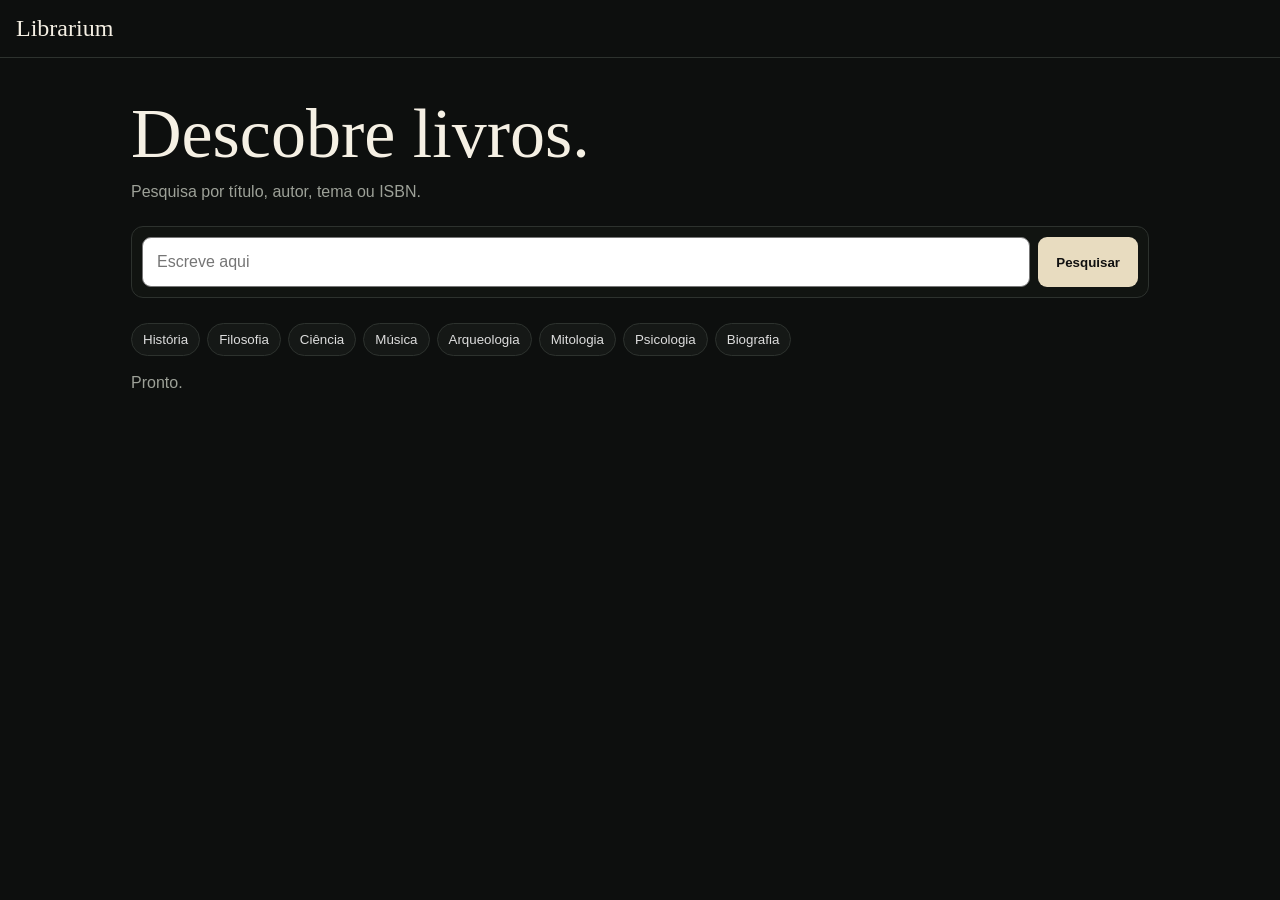
==== v2/index.html @ 5ab0fe89 "Corrigir campo de pesquisa no iPhone" ====
<!doctype html><html lang="pt-PT"><head><meta charset="utf-8"><meta name="viewport" content="width=device-width,initial-scale=1,viewport-fit=cover"><title>Librarium v2</title><style>body{margin:0;background:#0d0f0e;color:#f5f0e4;font-family:-apple-system,BlinkMacSystemFont,"Segoe UI",sans-serif}*{box-sizing:border-box}header{padding:15px 16px;border-bottom:1px solid #2d322e;font:24px Georgia,serif}.wrap{max-width:1050px;margin:auto;padding:32px 16px}h1{font:clamp(42px,8vw,70px)/.96 Georgia,serif;margin:10px 0}p{color:#9da198}.search{display:grid;grid-template-columns:1fr auto;gap:8px;margin:25px 0;padding:10px;border:1px solid #2d322e;border-radius:12px;background:#111411}.search input{width:100%;min-height:50px;background:#fff;color:#111;border:1px solid #777;border-radius:9px;padding:12px 14px;font-size:16px}.search button{min-height:50px;border:0;border-radius:9px;background:#e8dcc0;color:#111;padding:0 18px;font-weight:800}.status{color:#9da198;margin:18px 0}.grid{display:grid;grid-template-columns:repeat(4,1fr);gap:22px 14px}.book{cursor:pointer}.cover{aspect-ratio:2/3;background:#1a1d1b;border-radius:8px;overflow:hidden}.cover img{width:100%;height:100%;object-fit:cover}.fallback{height:100%;display:grid;place-items:center;padding:12px;text-align:center;color:#8d846d;font:18px Georgia,serif}.book h2{font:17px Georgia,serif;margin:8px 0 4px}.book small{color:#9da198}.overlay{position:fixed;inset:0;background:#000d;overflow:auto;padding:18px}.modal{max-width:780px;margin:auto;background:#151816;border:1px solid #2d322e;border-radius:14px;padding:26px;position:relative}.close{position:absolute;right:12px;top:12px;background:#222;color:#fff;border:1px solid #444;border-radius:50%;width:40px;height:40px}.desc{font:16px/1.65 Georgia,serif;color:#c5c9c1}.chips{display:flex;gap:7px;flex-wrap:wrap}.chip{background:#151816;color:#ddd;border:1px solid #2d322e;border-radius:99px;padding:8px 11px}@media(max-width:650px){.search{grid-template-columns:1fr}.grid{grid-template-columns:repeat(2,1fr)}.overlay{padding:0}.modal{min-height:100vh;border-radius:0}}</style></head><body><header>Librarium</header><main class="wrap"><h1>Descobre livros.</h1><p>Pesquisa por título, autor, tema ou ISBN.</p><form id="form" class="search"><input id="q" type="search" inputmode="search" enterkeyhint="search" autocomplete="off" placeholder="Escreve aqui"><button type="submit">Pesquisar</button></form><div class="chips" id="chips"></div><div class="status" id="status">Pronto.</div><section class="grid" id="grid"></section></main><div id="modal"></div><script>(function(){var books=[];function $(x){return document.getElementById(x)}function e(s){return String(s||'').replace(/[&<>\"]/g,function(c){return{'&':'&amp;','<':'&lt;','>':'&gt;','\"':'&quot;'}[c]})}function cover(v){var x=v.imageLinks||{};return String(x.thumbnail||x.smallThumbnail||'').replace('http:','https:')}function render(){if(!books.length){$('grid').innerHTML='';return}$('grid').innerHTML=books.map(function(b,i){var v=b.volumeInfo||{},c=cover(v);return'<article class="book" data-i="'+i+'"><div class="cover">'+(c?'<img src="'+e(c)+'">':'<div class="fallback">'+e(v.title||'Livro')+'</div>')+'</div><h2>'+e(v.title||'Sem título')+'</h2><small>'+e((v.authors||['Autor desconhecido']).join(', '))+'</small></article>'}).join('');Array.prototype.forEach.call(document.querySelectorAll('[data-i]'),function(x){x.onclick=function(){openBook(+x.getAttribute('data-i'))}})}async function search(){var q=$('q').value.trim();if(!q){$('status').textContent='Escreve algo para pesquisar.';return}$('status').textContent='A pesquisar…';try{var r=await fetch('https://www.googleapis.com/books/v1/volumes?q='+encodeURIComponent(q)+'&maxResults=40&printType=books');var j=await r.json();books=j.items||[];$('status').textContent=books.length+' resultados.';render()}catch(err){$('status').textContent='Erro ao pesquisar.'}}function openBook(i){var v=(books[i]||{}).volumeInfo||{},c=cover(v);$('modal').innerHTML='<div class="overlay" id="ov"><section class="modal"><button class="close" id="cl">×</button>'+(c?'<img src="'+e(c)+'" style="width:120px;border-radius:7px">':'')+'<h2>'+e(v.title||'Sem título')+'</h2><p>'+e((v.authors||[]).join(', '))+'</p><h3>Resumo / descrição</h3><div class="desc">'+e(v.description||'Sem descrição disponível para esta edição.')+'</div></section></div>';$('cl').onclick=function(){$('modal').innerHTML=''};$('ov').onclick=function(x){if(x.target.id==='ov')$('modal').innerHTML=''}}$('form').onsubmit=function(x){x.preventDefault();search()};var topics=['História','Filosofia','Ciência','Música','Arqueologia','Mitologia','Psicologia','Biografia'];$('chips').innerHTML=topics.map(function(t){return'<button type="button" class="chip" data-t="'+t+'">'+t+'</button>'}).join('');Array.prototype.forEach.call(document.querySelectorAll('[data-t]'),function(x){x.onclick=function(){$('q').value=x.getAttribute('data-t');search()}})})();</script></body></html>
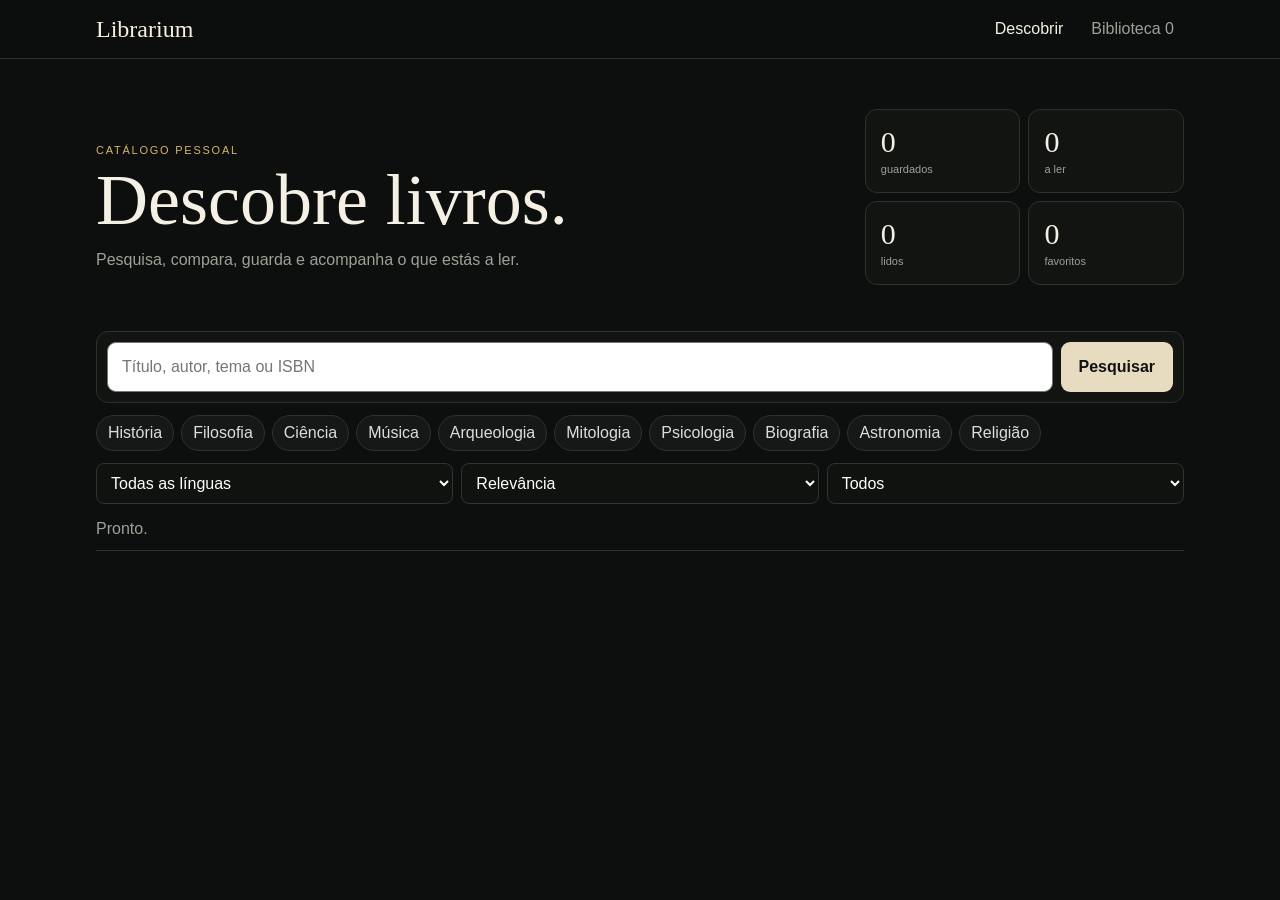
==== commit c57ec256: "Expandir Librarium v2 mantendo pesquisa estável no iPhone" ====
--- a/v2/index.html
+++ b/v2/index.html
@@ -1 +1 @@
-<!doctype html><html lang="pt-PT"><head><meta charset="utf-8"><meta name="viewport" content="width=device-width,initial-scale=1,viewport-fit=cover"><title>Librarium v2</title><style>body{margin:0;background:#0d0f0e;color:#f5f0e4;font-family:-apple-system,BlinkMacSystemFont,"Segoe UI",sans-serif}*{box-sizing:border-box}header{padding:15px 16px;border-bottom:1px solid #2d322e;font:24px Georgia,serif}.wrap{max-width:1050px;margin:auto;padding:32px 16px}h1{font:clamp(42px,8vw,70px)/.96 Georgia,serif;margin:10px 0}p{color:#9da198}.search{display:grid;grid-template-columns:1fr auto;gap:8px;margin:25px 0;padding:10px;border:1px solid #2d322e;border-radius:12px;background:#111411}.search input{width:100%;min-height:50px;background:#fff;color:#111;border:1px solid #777;border-radius:9px;padding:12px 14px;font-size:16px}.search button{min-height:50px;border:0;border-radius:9px;background:#e8dcc0;color:#111;padding:0 18px;font-weight:800}.status{color:#9da198;margin:18px 0}.grid{display:grid;grid-template-columns:repeat(4,1fr);gap:22px 14px}.book{cursor:pointer}.cover{aspect-ratio:2/3;background:#1a1d1b;border-radius:8px;overflow:hidden}.cover img{width:100%;height:100%;object-fit:cover}.fallback{height:100%;display:grid;place-items:center;padding:12px;text-align:center;color:#8d846d;font:18px Georgia,serif}.book h2{font:17px Georgia,serif;margin:8px 0 4px}.book small{color:#9da198}.overlay{position:fixed;inset:0;background:#000d;overflow:auto;padding:18px}.modal{max-width:780px;margin:auto;background:#151816;border:1px solid #2d322e;border-radius:14px;padding:26px;position:relative}.close{position:absolute;right:12px;top:12px;background:#222;color:#fff;border:1px solid #444;border-radius:50%;width:40px;height:40px}.desc{font:16px/1.65 Georgia,serif;color:#c5c9c1}.chips{display:flex;gap:7px;flex-wrap:wrap}.chip{background:#151816;color:#ddd;border:1px solid #2d322e;border-radius:99px;padding:8px 11px}@media(max-width:650px){.search{grid-template-columns:1fr}.grid{grid-template-columns:repeat(2,1fr)}.overlay{padding:0}.modal{min-height:100vh;border-radius:0}}</style></head><body><header>Librarium</header><main class="wrap"><h1>Descobre livros.</h1><p>Pesquisa por título, autor, tema ou ISBN.</p><form id="form" class="search"><input id="q" type="search" inputmode="search" enterkeyhint="search" autocomplete="off" placeholder="Escreve aqui"><button type="submit">Pesquisar</button></form><div class="chips" id="chips"></div><div class="status" id="status">Pronto.</div><section class="grid" id="grid"></section></main><div id="modal"></div><script>(function(){var books=[];function $(x){return document.getElementById(x)}function e(s){return String(s||'').replace(/[&<>\"]/g,function(c){return{'&':'&amp;','<':'&lt;','>':'&gt;','\"':'&quot;'}[c]})}function cover(v){var x=v.imageLinks||{};return String(x.thumbnail||x.smallThumbnail||'').replace('http:','https:')}function render(){if(!books.length){$('grid').innerHTML='';return}$('grid').innerHTML=books.map(function(b,i){var v=b.volumeInfo||{},c=cover(v);return'<article class="book" data-i="'+i+'"><div class="cover">'+(c?'<img src="'+e(c)+'">':'<div class="fallback">'+e(v.title||'Livro')+'</div>')+'</div><h2>'+e(v.title||'Sem título')+'</h2><small>'+e((v.authors||['Autor desconhecido']).join(', '))+'</small></article>'}).join('');Array.prototype.forEach.call(document.querySelectorAll('[data-i]'),function(x){x.onclick=function(){openBook(+x.getAttribute('data-i'))}})}async function search(){var q=$('q').value.trim();if(!q){$('status').textContent='Escreve algo para pesquisar.';return}$('status').textContent='A pesquisar…';try{var r=await fetch('https://www.googleapis.com/books/v1/volumes?q='+encodeURIComponent(q)+'&maxResults=40&printType=books');var j=await r.json();books=j.items||[];$('status').textContent=books.length+' resultados.';render()}catch(err){$('status').textContent='Erro ao pesquisar.'}}function openBook(i){var v=(books[i]||{}).volumeInfo||{},c=cover(v);$('modal').innerHTML='<div class="overlay" id="ov"><section class="modal"><button class="close" id="cl">×</button>'+(c?'<img src="'+e(c)+'" style="width:120px;border-radius:7px">':'')+'<h2>'+e(v.title||'Sem título')+'</h2><p>'+e((v.authors||[]).join(', '))+'</p><h3>Resumo / descrição</h3><div class="desc">'+e(v.description||'Sem descrição disponível para esta edição.')+'</div></section></div>';$('cl').onclick=function(){$('modal').innerHTML=''};$('ov').onclick=function(x){if(x.target.id==='ov')$('modal').innerHTML=''}}$('form').onsubmit=function(x){x.preventDefault();search()};var topics=['História','Filosofia','Ciência','Música','Arqueologia','Mitologia','Psicologia','Biografia'];$('chips').innerHTML=topics.map(function(t){return'<button type="button" class="chip" data-t="'+t+'">'+t+'</button>'}).join('');Array.prototype.forEach.call(document.querySelectorAll('[data-t]'),function(x){x.onclick=function(){$('q').value=x.getAttribute('data-t');search()}})})();</script></body></html>+<!doctype html><html lang="pt-PT"><head><meta charset="utf-8"><meta name="viewport" content="width=device-width,initial-scale=1,viewport-fit=cover"><title>Librarium v2</title><style>:root{--bg:#0d0f0e;--panel:#151816;--panel2:#111411;--ink:#f5f0e4;--mut:#9da198;--gold:#d6b46b;--line:#2d322e}*{box-sizing:border-box}body{margin:0;background:var(--bg);color:var(--ink);font-family:-apple-system,BlinkMacSystemFont,"Segoe UI",sans-serif}button,input,select,textarea{font:inherit}button{cursor:pointer}.top{position:sticky;top:0;z-index:20;background:#0d0f0ef2;border-bottom:1px solid var(--line);backdrop-filter:blur(14px)}.topin{max-width:1120px;margin:auto;padding:12px 16px;display:flex;align-items:center;gap:8px}.brand{font:24px Georgia,serif;margin-right:auto}.nav{border:0;background:transparent;color:var(--mut);padding:8px 10px}.nav.active{color:var(--ink)}.wrap{max-width:1120px;margin:auto;padding:30px 16px 80px}.hero{display:grid;grid-template-columns:1.4fr .6fr;gap:24px;align-items:end;padding:20px 0 26px}.eyebrow{font-size:11px;letter-spacing:.16em;color:var(--gold)}h1{font:clamp(42px,8vw,72px)/.96 Georgia,serif;margin:10px 0 12px}.hero p,.mut{color:var(--mut)}.dash{display:grid;grid-template-columns:repeat(2,1fr);gap:8px}.stat{border:1px solid var(--line);background:var(--panel2);border-radius:12px;padding:15px}.stat b{display:block;font:30px Georgia,serif}.stat span{font-size:11px;color:var(--mut)}.search{display:grid;grid-template-columns:1fr auto;gap:8px;margin:20px 0 12px;padding:10px;border:1px solid var(--line);border-radius:12px;background:var(--panel2)}.search input{width:100%;min-height:50px;background:#fff;color:#111;border:1px solid #777;border-radius:9px;padding:12px 14px;font-size:16px}.primary{min-height:46px;border:0;border-radius:9px;background:#e8dcc0;color:#111;padding:0 18px;font-weight:800}.secondary{border:1px solid #3a403b;background:#1a1e1b;color:#eee;border-radius:8px;padding:9px 11px}.danger{color:#d99}.chips{display:flex;gap:7px;flex-wrap:wrap;margin:10px 0}.chip{background:var(--panel);color:#ddd;border:1px solid var(--line);border-radius:99px;padding:8px 11px}.tools{display:grid;grid-template-columns:repeat(3,1fr);gap:8px;margin:12px 0}.tools select,.tools input,.libcard select,.libcard textarea{background:#0f120f;color:#fff;border:1px solid #303530;border-radius:8px;padding:10px;min-width:0}.status{color:var(--mut);margin:16px 0;border-bottom:1px solid var(--line);padding-bottom:12px}.grid{display:grid;grid-template-columns:repeat(5,1fr);gap:24px 14px}.book{cursor:pointer;min-width:0}.cover{aspect-ratio:2/3;background:#1a1d1b;border-radius:8px;overflow:hidden;position:relative}.cover img{width:100%;height:100%;object-fit:cover}.fallback{height:100%;display:grid;place-items:center;padding:12px;text-align:center;color:#8d846d;font:18px Georgia,serif}.save{position:absolute;right:7px;top:7px;width:34px;height:34px;border-radius:50%;border:1px solid #ffffff33;background:#111d;color:#fff}.save.on{background:#e8dcc0;color:#111}.book h2{font:17px/1.15 Georgia,serif;margin:8px 0 4px}.book small{color:var(--mut);display:block;white-space:nowrap;overflow:hidden;text-overflow:ellipsis}.meta{display:flex;justify-content:space-between;gap:8px;color:var(--mut);font-size:11px;margin-top:6px}.snippet{font-size:12px;line-height:1.4;color:#aeb2aa;margin-top:7px;display:-webkit-box;-webkit-line-clamp:3;-webkit-box-orient:vertical;overflow:hidden}.paneltitle{font:36px Georgia,serif;margin:10px 0}.libgrid{display:grid;grid-template-columns:repeat(2,1fr);gap:10px}.libcard{display:grid;grid-template-columns:82px 1fr;gap:12px;border:1px solid var(--line);background:var(--panel2);border-radius:10px;padding:10px}.libcard img,.libcard .fallback{width:82px;height:123px;object-fit:cover;border-radius:6px}.libcard h3{font:18px Georgia,serif;margin:3px 0}.libcard p{font-size:12px;color:var(--mut);margin:0 0 8px}.librow{display:flex;gap:7px;flex-wrap:wrap;margin-top:7px}.progress{width:100%}.progressline{height:7px;background:#292e2a;border-radius:99px;overflow:hidden;margin:6px 0}.progressline span{display:block;height:100%;background:#d6b46b}.empty{padding:55px 0;color:var(--mut);text-align:center}.overlay{position:fixed;inset:0;background:#000d;overflow:auto;padding:18px;z-index:40}.modal{max-width:900px;margin:auto;background:var(--panel);border:1px solid var(--line);border-radius:14px;position:relative;overflow:hidden}.close{position:absolute;right:12px;top:12px;background:#222;color:#fff;border:1px solid #444;border-radius:50%;width:40px;height:40px;z-index:2}.mh{display:grid;grid-template-columns:160px 1fr;gap:24px;padding:42px;background:#171a16}.mh img,.mh .fallback{width:160px;height:240px;object-fit:cover;border-radius:7px}.mh h2{font:38px/1 Georgia,serif;margin:7px 0}.facts{display:flex;gap:6px;flex-wrap:wrap}.facts span{font-size:11px;border:1px solid #3a403b;border-radius:99px;padding:6px 8px}.modalbody{padding:28px 38px}.tabs{display:flex;gap:6px;flex-wrap:wrap;border-bottom:1px solid var(--line);padding-bottom:10px;margin-bottom:18px}.tab{background:none;border:0;color:var(--mut);padding:7px}.tab.active{color:var(--ink);border-bottom:2px solid var(--gold)}.desc{font:16px/1.65 Georgia,serif;color:#c5c9c1}.edition{border:1px solid var(--line);border-radius:8px;padding:10px;margin:8px 0;font-size:12px}.links a{display:block;color:#e8dcc0;padding:7px 0;text-decoration:none;border-bottom:1px solid var(--line)}.notearea{width:100%;min-height:130px;background:#0f120f;color:#fff;border:1px solid #303530;border-radius:8px;padding:10px}.hidden{display:none!important}@media(max-width:850px){.grid{grid-template-columns:repeat(4,1fr)}.hero{grid-template-columns:1fr}.dash{grid-template-columns:repeat(4,1fr)}}@media(max-width:650px){.nav{padding:6px;font-size:13px}.wrap{padding-top:20px}.search{grid-template-columns:1fr}.tools{grid-template-columns:1fr}.grid{grid-template-columns:repeat(2,1fr);gap:22px 12px}.libgrid{grid-template-columns:1fr}.dash{grid-template-columns:repeat(2,1fr)}.overlay{padding:0}.modal{min-height:100vh;border-radius:0}.mh{grid-template-columns:105px 1fr;padding:54px 16px 22px;gap:13px}.mh img,.mh .fallback{width:105px;height:158px}.mh h2{font-size:27px}.modalbody{padding:20px 16px}}</style></head><body><header class="top"><div class="topin"><div class="brand">Librarium</div><button class="nav active" data-view="discover">Descobrir</button><button class="nav" data-view="library">Biblioteca <span id="count">0</span></button></div></header><main class="wrap"><section id="discover"><section class="hero"><div><div class="eyebrow">CATÁLOGO PESSOAL</div><h1>Descobre livros.</h1><p>Pesquisa, compara, guarda e acompanha o que estás a ler.</p></div><aside class="dash"><div class="stat"><b id="sTotal">0</b><span>guardados</span></div><div class="stat"><b id="sReading">0</b><span>a ler</span></div><div class="stat"><b id="sRead">0</b><span>lidos</span></div><div class="stat"><b id="sFav">0</b><span>favoritos</span></div></aside></section><form id="form" class="search"><input id="q" type="search" inputmode="search" enterkeyhint="search" autocomplete="off" autocapitalize="sentences" placeholder="Título, autor, tema ou ISBN"><button type="submit" class="primary">Pesquisar</button></form><div class="chips" id="chips"></div><div class="tools"><select id="lang"><option value="">Todas as línguas</option><option value="pt">Português</option><option value="en">Inglês</option></select><select id="order"><option value="relevance">Relevância</option><option value="newest">Mais recentes</option></select><select id="quality"><option value="all">Todos</option><option value="cover">Com capa</option><option value="desc">Com descrição</option></select></div><div class="status" id="status">Pronto.</div><section class="grid" id="grid"></section></section><section id="library" class="hidden"><div class="eyebrow">BIBLIOTECA</div><h2 class="paneltitle">A minha biblioteca</h2><p class="mut">Estados de leitura, progresso, favoritos e notas pessoais.</p><div class="tools"><select id="libFilter"><option>Todos</option><option>Quero ler</option><option>A ler</option><option>Li</option><option>Tenho</option><option>Favorito</option></select><select id="libSort"><option value="recent">Adicionados recentemente</option><option value="title">Título</option><option value="rating">Minha avaliação</option></select><button class="secondary" id="export">Exportar biblioteca</button></div><section id="libgrid" class="libgrid"></section></section></main><div id="modal"></div><script>(function(){var books=[],selected=null,tab='resumo',KEY='librarium_v2_stable',library=[];try{library=JSON.parse(localStorage.getItem(KEY)||'[]')}catch(e){}function $(x){return document.getElementById(x)}function e(s){return String(s==null?'':s).replace(/[&<>\"]/g,function(c){return{'&':'&amp;','<':'&lt;','>':'&gt;','\"':'&quot;'}[c]})}function norm(s){return String(s||'').normalize('NFD').replace(/[\u0300-\u036f]/g,'').toLowerCase().trim()}function cover(v){var x=v.imageLinks||{};return String(x.extraLarge||x.large||x.medium||x.small||x.thumbnail||x.smallThumbnail||'').replace('http:','https:')}function idBook(v){return norm((v.title||'')+'|'+((v.authors||[])[0]||''))}function persist(){localStorage.setItem(KEY,JSON.stringify(library));stats()}function findSaved(v){var k=idBook(v);return library.find(function(x){return x.key===k})}function saveBook(v){var k=idBook(v),x=findSaved(v),c=cover(v);if(x)return;x={key:k,title:v.title||'',author:(v.authors||[]).join(', '),cover:c,year:(v.publishedDate||'').slice(0,4),status:'Quero ler',progress:0,rating:0,notes:'',isbn:(v.industryIdentifiers||[])[0]?v.industryIdentifiers[0].identifier:''};library.unshift(x);persist();renderBooks();renderLibrary()}function removeBook(k){library=library.filter(function(x){return x.key!==k});persist();renderBooks();renderLibrary()}function stats(){$('count').textContent=library.length;$('sTotal').textContent=library.length;$('sReading').textContent=library.filter(function(x){return x.status==='A ler'}).length;$('sRead').textContent=library.filter(function(x){return x.status==='Li'}).length;$('sFav').textContent=library.filter(function(x){return x.status==='Favorito'}).length}function renderBooks(){if(!books.length){$('grid').innerHTML='';return}$('grid').innerHTML=books.map(function(b,i){var v=b.volumeInfo||{},c=cover(v),saved=!!findSaved(v);return'<article class="book" data-i="'+i+'"><div class="cover">'+(c?'<img src="'+e(c)+'">':'<div class="fallback">'+e(v.title||'Livro')+'</div>')+'<button class="save '+(saved?'on':'')+'" data-save="'+i+'">'+(saved?'✓':'＋')+'</button></div><h2>'+e(v.title||'Sem título')+'</h2><small>'+e((v.authors||['Autor desconhecido']).join(', '))+'</small><div class="meta"><span>'+e((v.publishedDate||'—').slice(0,4))+'</span><span>'+(v.averageRating?'★ '+e(v.averageRating):(v.language||'').toUpperCase())+'</span></div>'+(v.description?'<div class="snippet">'+e(v.description)+'</div>':'')+'</article>'}).join('');Array.prototype.forEach.call(document.querySelectorAll('[data-i]'),function(x){x.onclick=function(ev){if(ev.target.closest('[data-save]'))return;openBook(+x.getAttribute('data-i'))}});Array.prototype.forEach.call(document.querySelectorAll('[data-save]'),function(x){x.onclick=function(ev){ev.stopPropagation();var i=+x.getAttribute('data-save'),v=(books[i]||{}).volumeInfo||{},s=findSaved(v);if(s)removeBook(s.key);else saveBook(v)}})}async function search(){var q=$('q').value.trim(),lang=$('lang').value,order=$('order').value,quality=$('quality').value;if(!q){$('status').textContent='Escreve algo para pesquisar.';return}$('status').textContent='A pesquisar…';$('grid').innerHTML='<div class="empty" style="grid-column:1/-1">A procurar livros…</div>';try{var url='https://www.googleapis.com/books/v1/volumes?q='+encodeURIComponent(q)+'&maxResults=40&printType=books'+(lang?'&langRestrict='+lang:'')+(order==='newest'?'&orderBy=newest':'');var r=await fetch(url);var j=await r.json();books=j.items||[];if(quality==='cover')books=books.filter(function(b){return !!cover(b.volumeInfo||{})});if(quality==='desc')books=books.filter(function(b){return !!(b.volumeInfo||{}).description});$('status').textContent=books.length+' resultados.';renderBooks()}catch(err){$('status').textContent='Não foi possível concluir a pesquisa.';$('grid').innerHTML='<div class="empty" style="grid-column:1/-1">Erro de ligação à fonte de livros.</div>'}}function renderLibrary(){var f=$('libFilter').value,s=$('libSort').value,a=library.slice();if(f!=='Todos')a=a.filter(function(x){return x.status===f});if(s==='title')a.sort(function(a,b){return a.title.localeCompare(b.title)});if(s==='rating')a.sort(function(a,b){return (+b.rating)-(+a.rating)});$('libgrid').innerHTML=a.length?a.map(function(x){return'<article class="libcard">'+(x.cover?'<img src="'+e(x.cover)+'">':'<div class="fallback">'+e(x.title)+'</div>')+'<div><h3>'+e(x.title)+'</h3><p>'+e(x.author)+' · '+e(x.year||'—')+'</p><select data-status="'+e(x.key)+'">'+['Quero ler','A ler','Li','Tenho','Favorito'].map(function(v){return'<option '+(x.status===v?'selected':'')+'>'+v+'</option>'}).join('')+'</select><div class="librow"><select data-rating="'+e(x.key)+'"><option value="0">Sem nota</option>'+[1,2,3,4,5].map(function(n){return'<option value="'+n+'" '+(+x.rating===n?'selected':'')+'>'+n+'/5</option>'}).join('')+'</select><button class="secondary danger" data-remove="'+e(x.key)+'">Retirar</button></div><div class="progressline"><span style="width:'+Math.max(0,Math.min(100,+x.progress||0))+'%"></span></div><input class="progress" type="range" min="0" max="100" value="'+(+x.progress||0)+'" data-progress="'+e(x.key)+'"><textarea data-notes="'+e(x.key)+'" placeholder="Notas pessoais">'+e(x.notes||'')+'</textarea></div></article>'}).join(''):'<div class="empty" style="grid-column:1/-1">Não há livros nesta secção.</div>';Array.prototype.forEach.call(document.querySelectorAll('[data-status]'),function(n){n.onchange=function(){var x=library.find(function(z){return z.key===n.getAttribute('data-status')});if(x)x.status=n.value;persist();renderLibrary()}});Array.prototype.forEach.call(document.querySelectorAll('[data-rating]'),function(n){n.onchange=function(){var x=library.find(function(z){return z.key===n.getAttribute('data-rating')});if(x)x.rating=+n.value;persist()}});Array.prototype.forEach.call(document.querySelectorAll('[data-progress]'),function(n){n.oninput=function(){var x=library.find(function(z){return z.key===n.getAttribute('data-progress')});if(x)x.progress=+n.value;persist();var bar=n.previousElementSibling;if(bar&&bar.firstElementChild)bar.firstElementChild.style.width=n.value+'%'}});Array.prototype.forEach.call(document.querySelectorAll('[data-notes]'),function(n){n.onchange=function(){var x=library.find(function(z){return z.key===n.getAttribute('data-notes')});if(x)x.notes=n.value;persist()}});Array.prototype.forEach.call(document.querySelectorAll('[data-remove]'),function(n){n.onclick=function(){removeBook(n.getAttribute('data-remove'))}})}function openBook(i){selected=(books[i]||{}).volumeInfo||{};tab='resumo';renderModal()}function renderModal(){var v=selected||{},c=cover(v),saved=findSaved(v),content='';if(tab==='resumo')content='<h3>Resumo / descrição</h3><div class="desc">'+e(v.description||'Sem descrição disponível para esta edição.')+'</div>';if(tab==='dados')content='<h3>Dados da edição</h3><p class="mut">Editora: '+e(v.publisher||'Não indicada')+'<br>Data: '+e(v.publishedDate||'Não indicada')+'<br>Páginas: '+e(v.pageCount||'—')+'<br>Idioma: '+e((v.language||'—').toUpperCase())+'<br>ISBN: '+e((v.industryIdentifiers||[]).map(function(x){return x.identifier}).join(', ')||'—')+'</p>';if(tab==='temas')content='<h3>Temas</h3><p class="mut">'+e((v.categories||[]).join(' · ')||'Sem classificação temática disponível.')+'</p>';if(tab==='lojas'){var q=encodeURIComponent((v.title||'')+' '+((v.authors||[])[0]||''));content='<h3>Onde procurar</h3><div class="links"><a target="_blank" href="https://www.wook.pt/pesquisa/'+q+'">Wook ↗</a><a target="_blank" href="https://www.bertrand.pt/pesquisa/'+q+'">Bertrand ↗</a><a target="_blank" href="https://www.google.com/search?q='+q+' livro comprar">Pesquisar na web ↗</a></div>'}if(tab==='notas')content='<h3>Notas pessoais</h3>'+(saved?'<textarea class="notearea" id="modalNotes" placeholder="Escreve notas sobre este livro">'+e(saved.notes||'')+'</textarea><p><button class="secondary" id="saveNotes">Guardar notas</button></p>':'<p class="mut">Guarda primeiro o livro na biblioteca para poderes escrever notas.</p>');$('modal').innerHTML='<div class="overlay" id="ov"><section class="modal"><button class="close" id="cl">×</button><div class="mh">'+(c?'<img src="'+e(c)+'">':'<div class="fallback">'+e(v.title||'Livro')+'</div>')+'<div><div class="eyebrow">'+e((v.categories||['LIVRO']).slice(0,2).join(' · '))+'</div><h2>'+e(v.title||'Sem título')+'</h2><p class="mut">'+e((v.authors||['Autor desconhecido']).join(', '))+'</p><div class="facts"><span>'+e((v.publishedDate||'—').slice(0,4))+'</span><span>'+e(v.pageCount||'—')+' págs.</span><span>'+e((v.language||'—').toUpperCase())+'</span><span>'+(v.averageRating?'★ '+e(v.averageRating):'Sem nota')+'</span></div><p><button class="primary" id="modalSave" style="padding:10px 14px">'+(saved?'Retirar da biblioteca':'Guardar na biblioteca')+'</button></p></div></div><div class="modalbody"><div class="tabs">'+[['resumo','Resumo'],['dados','Dados'],['temas','Temas'],['lojas','Lojas'],['notas','Notas']].map(function(x){return'<button class="tab '+(tab===x[0]?'active':'')+'" data-tab="'+x[0]+'">'+x[1]+'</button>'}).join('')+'</div>'+content+'</div></section></div>';$('cl').onclick=function(){$('modal').innerHTML=''};$('ov').onclick=function(x){if(x.target.id==='ov')$('modal').innerHTML=''};$('modalSave').onclick=function(){var s=findSaved(v);if(s)removeBook(s.key);else saveBook(v);renderModal()};Array.prototype.forEach.call(document.querySelectorAll('[data-tab]'),function(x){x.onclick=function(){tab=x.getAttribute('data-tab');renderModal()}});if($('saveNotes'))$('saveNotes').onclick=function(){var s=findSaved(v);if(s){s.notes=$('modalNotes').value;persist()}}}function switchView(v){$('discover').classList.toggle('hidden',v!=='discover');$('library').classList.toggle('hidden',v!=='library');Array.prototype.forEach.call(document.querySelectorAll('[data-view]'),function(x){x.classList.toggle('active',x.getAttribute('data-view')===v)});if(v==='library')renderLibrary()}$('form').onsubmit=function(x){x.preventDefault();search()};var topics=['História','Filosofia','Ciência','Música','Arqueologia','Mitologia','Psicologia','Biografia','Astronomia','Religião'];$('chips').innerHTML=topics.map(function(t){return'<button type="button" class="chip" data-t="'+t+'">'+t+'</button>'}).join('');Array.prototype.forEach.call(document.querySelectorAll('[data-t]'),function(x){x.onclick=function(){$('q').value=x.getAttribute('data-t');search()}});Array.prototype.forEach.call(document.querySelectorAll('[data-view]'),function(x){x.onclick=function(){switchView(x.getAttribute('data-view'))}});$('libFilter').onchange=renderLibrary;$('libSort').onchange=renderLibrary;$('export').onclick=function(){var blob=new Blob([JSON.stringify(library,null,2)],{type:'application/json'}),a=document.createElement('a');a.href=URL.createObjectURL(blob);a.download='librarium-biblioteca.json';a.click();setTimeout(function(){URL.revokeObjectURL(a.href)},1000)};stats();renderLibrary()})();</script></body></html>
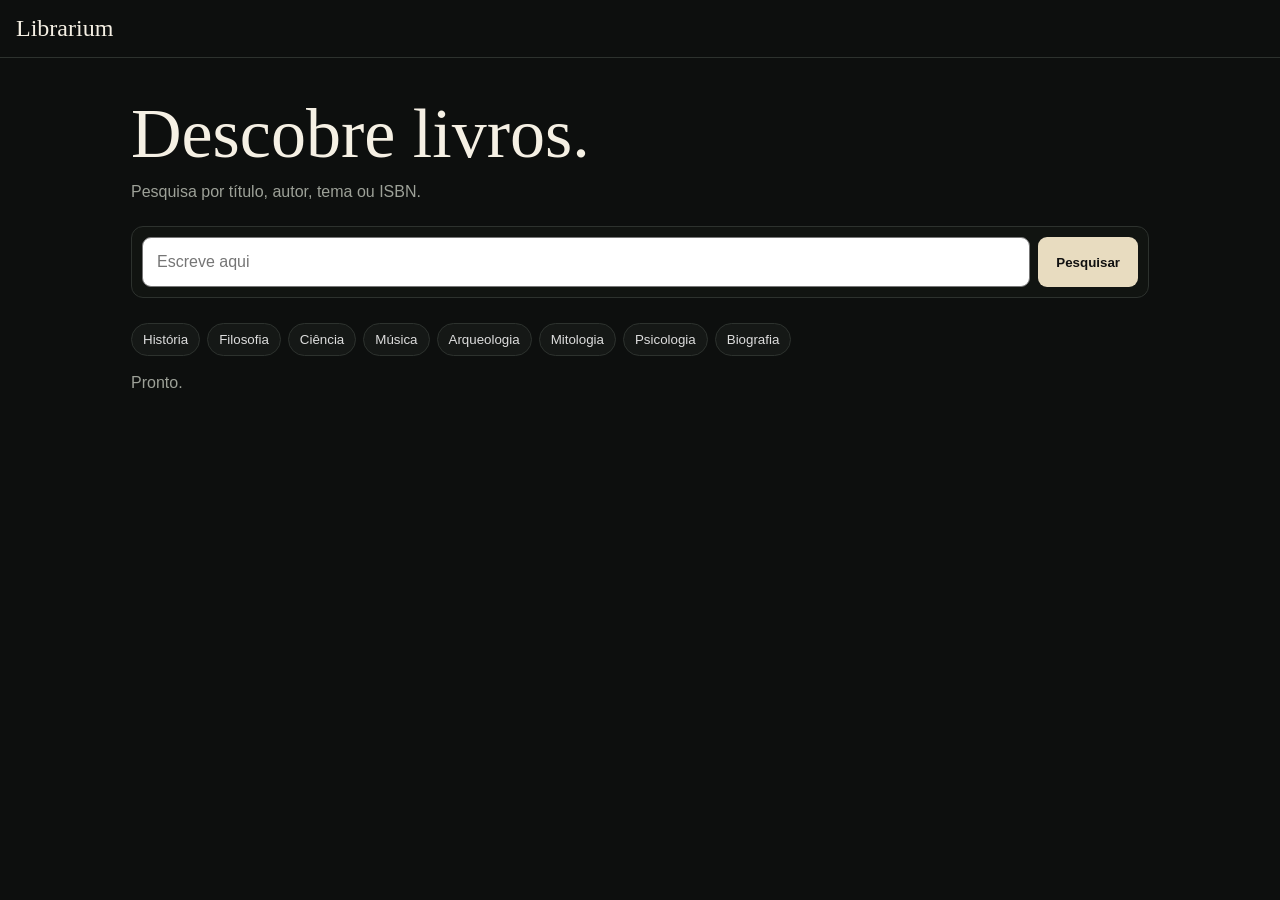
==== commit ed38f8e3: "Repor base estável com pesquisa compatível no iPhone" ====
--- a/v2/index.html
+++ b/v2/index.html
@@ -1 +1 @@
-<!doctype html><html lang="pt-PT"><head><meta charset="utf-8"><meta name="viewport" content="width=device-width,initial-scale=1,viewport-fit=cover"><title>Librarium v2</title><style>:root{--bg:#0d0f0e;--panel:#151816;--panel2:#111411;--ink:#f5f0e4;--mut:#9da198;--gold:#d6b46b;--line:#2d322e}*{box-sizing:border-box}body{margin:0;background:var(--bg);color:var(--ink);font-family:-apple-system,BlinkMacSystemFont,"Segoe UI",sans-serif}button,input,select,textarea{font:inherit}button{cursor:pointer}.top{position:sticky;top:0;z-index:20;background:#0d0f0ef2;border-bottom:1px solid var(--line);backdrop-filter:blur(14px)}.topin{max-width:1120px;margin:auto;padding:12px 16px;display:flex;align-items:center;gap:8px}.brand{font:24px Georgia,serif;margin-right:auto}.nav{border:0;background:transparent;color:var(--mut);padding:8px 10px}.nav.active{color:var(--ink)}.wrap{max-width:1120px;margin:auto;padding:30px 16px 80px}.hero{display:grid;grid-template-columns:1.4fr .6fr;gap:24px;align-items:end;padding:20px 0 26px}.eyebrow{font-size:11px;letter-spacing:.16em;color:var(--gold)}h1{font:clamp(42px,8vw,72px)/.96 Georgia,serif;margin:10px 0 12px}.hero p,.mut{color:var(--mut)}.dash{display:grid;grid-template-columns:repeat(2,1fr);gap:8px}.stat{border:1px solid var(--line);background:var(--panel2);border-radius:12px;padding:15px}.stat b{display:block;font:30px Georgia,serif}.stat span{font-size:11px;color:var(--mut)}.search{display:grid;grid-template-columns:1fr auto;gap:8px;margin:20px 0 12px;padding:10px;border:1px solid var(--line);border-radius:12px;background:var(--panel2)}.search input{width:100%;min-height:50px;background:#fff;color:#111;border:1px solid #777;border-radius:9px;padding:12px 14px;font-size:16px}.primary{min-height:46px;border:0;border-radius:9px;background:#e8dcc0;color:#111;padding:0 18px;font-weight:800}.secondary{border:1px solid #3a403b;background:#1a1e1b;color:#eee;border-radius:8px;padding:9px 11px}.danger{color:#d99}.chips{display:flex;gap:7px;flex-wrap:wrap;margin:10px 0}.chip{background:var(--panel);color:#ddd;border:1px solid var(--line);border-radius:99px;padding:8px 11px}.tools{display:grid;grid-template-columns:repeat(3,1fr);gap:8px;margin:12px 0}.tools select,.tools input,.libcard select,.libcard textarea{background:#0f120f;color:#fff;border:1px solid #303530;border-radius:8px;padding:10px;min-width:0}.status{color:var(--mut);margin:16px 0;border-bottom:1px solid var(--line);padding-bottom:12px}.grid{display:grid;grid-template-columns:repeat(5,1fr);gap:24px 14px}.book{cursor:pointer;min-width:0}.cover{aspect-ratio:2/3;background:#1a1d1b;border-radius:8px;overflow:hidden;position:relative}.cover img{width:100%;height:100%;object-fit:cover}.fallback{height:100%;display:grid;place-items:center;padding:12px;text-align:center;color:#8d846d;font:18px Georgia,serif}.save{position:absolute;right:7px;top:7px;width:34px;height:34px;border-radius:50%;border:1px solid #ffffff33;background:#111d;color:#fff}.save.on{background:#e8dcc0;color:#111}.book h2{font:17px/1.15 Georgia,serif;margin:8px 0 4px}.book small{color:var(--mut);display:block;white-space:nowrap;overflow:hidden;text-overflow:ellipsis}.meta{display:flex;justify-content:space-between;gap:8px;color:var(--mut);font-size:11px;margin-top:6px}.snippet{font-size:12px;line-height:1.4;color:#aeb2aa;margin-top:7px;display:-webkit-box;-webkit-line-clamp:3;-webkit-box-orient:vertical;overflow:hidden}.paneltitle{font:36px Georgia,serif;margin:10px 0}.libgrid{display:grid;grid-template-columns:repeat(2,1fr);gap:10px}.libcard{display:grid;grid-template-columns:82px 1fr;gap:12px;border:1px solid var(--line);background:var(--panel2);border-radius:10px;padding:10px}.libcard img,.libcard .fallback{width:82px;height:123px;object-fit:cover;border-radius:6px}.libcard h3{font:18px Georgia,serif;margin:3px 0}.libcard p{font-size:12px;color:var(--mut);margin:0 0 8px}.librow{display:flex;gap:7px;flex-wrap:wrap;margin-top:7px}.progress{width:100%}.progressline{height:7px;background:#292e2a;border-radius:99px;overflow:hidden;margin:6px 0}.progressline span{display:block;height:100%;background:#d6b46b}.empty{padding:55px 0;color:var(--mut);text-align:center}.overlay{position:fixed;inset:0;background:#000d;overflow:auto;padding:18px;z-index:40}.modal{max-width:900px;margin:auto;background:var(--panel);border:1px solid var(--line);border-radius:14px;position:relative;overflow:hidden}.close{position:absolute;right:12px;top:12px;background:#222;color:#fff;border:1px solid #444;border-radius:50%;width:40px;height:40px;z-index:2}.mh{display:grid;grid-template-columns:160px 1fr;gap:24px;padding:42px;background:#171a16}.mh img,.mh .fallback{width:160px;height:240px;object-fit:cover;border-radius:7px}.mh h2{font:38px/1 Georgia,serif;margin:7px 0}.facts{display:flex;gap:6px;flex-wrap:wrap}.facts span{font-size:11px;border:1px solid #3a403b;border-radius:99px;padding:6px 8px}.modalbody{padding:28px 38px}.tabs{display:flex;gap:6px;flex-wrap:wrap;border-bottom:1px solid var(--line);padding-bottom:10px;margin-bottom:18px}.tab{background:none;border:0;color:var(--mut);padding:7px}.tab.active{color:var(--ink);border-bottom:2px solid var(--gold)}.desc{font:16px/1.65 Georgia,serif;color:#c5c9c1}.edition{border:1px solid var(--line);border-radius:8px;padding:10px;margin:8px 0;font-size:12px}.links a{display:block;color:#e8dcc0;padding:7px 0;text-decoration:none;border-bottom:1px solid var(--line)}.notearea{width:100%;min-height:130px;background:#0f120f;color:#fff;border:1px solid #303530;border-radius:8px;padding:10px}.hidden{display:none!important}@media(max-width:850px){.grid{grid-template-columns:repeat(4,1fr)}.hero{grid-template-columns:1fr}.dash{grid-template-columns:repeat(4,1fr)}}@media(max-width:650px){.nav{padding:6px;font-size:13px}.wrap{padding-top:20px}.search{grid-template-columns:1fr}.tools{grid-template-columns:1fr}.grid{grid-template-columns:repeat(2,1fr);gap:22px 12px}.libgrid{grid-template-columns:1fr}.dash{grid-template-columns:repeat(2,1fr)}.overlay{padding:0}.modal{min-height:100vh;border-radius:0}.mh{grid-template-columns:105px 1fr;padding:54px 16px 22px;gap:13px}.mh img,.mh .fallback{width:105px;height:158px}.mh h2{font-size:27px}.modalbody{padding:20px 16px}}</style></head><body><header class="top"><div class="topin"><div class="brand">Librarium</div><button class="nav active" data-view="discover">Descobrir</button><button class="nav" data-view="library">Biblioteca <span id="count">0</span></button></div></header><main class="wrap"><section id="discover"><section class="hero"><div><div class="eyebrow">CATÁLOGO PESSOAL</div><h1>Descobre livros.</h1><p>Pesquisa, compara, guarda e acompanha o que estás a ler.</p></div><aside class="dash"><div class="stat"><b id="sTotal">0</b><span>guardados</span></div><div class="stat"><b id="sReading">0</b><span>a ler</span></div><div class="stat"><b id="sRead">0</b><span>lidos</span></div><div class="stat"><b id="sFav">0</b><span>favoritos</span></div></aside></section><form id="form" class="search"><input id="q" type="search" inputmode="search" enterkeyhint="search" autocomplete="off" autocapitalize="sentences" placeholder="Título, autor, tema ou ISBN"><button type="submit" class="primary">Pesquisar</button></form><div class="chips" id="chips"></div><div class="tools"><select id="lang"><option value="">Todas as línguas</option><option value="pt">Português</option><option value="en">Inglês</option></select><select id="order"><option value="relevance">Relevância</option><option value="newest">Mais recentes</option></select><select id="quality"><option value="all">Todos</option><option value="cover">Com capa</option><option value="desc">Com descrição</option></select></div><div class="status" id="status">Pronto.</div><section class="grid" id="grid"></section></section><section id="library" class="hidden"><div class="eyebrow">BIBLIOTECA</div><h2 class="paneltitle">A minha biblioteca</h2><p class="mut">Estados de leitura, progresso, favoritos e notas pessoais.</p><div class="tools"><select id="libFilter"><option>Todos</option><option>Quero ler</option><option>A ler</option><option>Li</option><option>Tenho</option><option>Favorito</option></select><select id="libSort"><option value="recent">Adicionados recentemente</option><option value="title">Título</option><option value="rating">Minha avaliação</option></select><button class="secondary" id="export">Exportar biblioteca</button></div><section id="libgrid" class="libgrid"></section></section></main><div id="modal"></div><script>(function(){var books=[],selected=null,tab='resumo',KEY='librarium_v2_stable',library=[];try{library=JSON.parse(localStorage.getItem(KEY)||'[]')}catch(e){}function $(x){return document.getElementById(x)}function e(s){return String(s==null?'':s).replace(/[&<>\"]/g,function(c){return{'&':'&amp;','<':'&lt;','>':'&gt;','\"':'&quot;'}[c]})}function norm(s){return String(s||'').normalize('NFD').replace(/[\u0300-\u036f]/g,'').toLowerCase().trim()}function cover(v){var x=v.imageLinks||{};return String(x.extraLarge||x.large||x.medium||x.small||x.thumbnail||x.smallThumbnail||'').replace('http:','https:')}function idBook(v){return norm((v.title||'')+'|'+((v.authors||[])[0]||''))}function persist(){localStorage.setItem(KEY,JSON.stringify(library));stats()}function findSaved(v){var k=idBook(v);return library.find(function(x){return x.key===k})}function saveBook(v){var k=idBook(v),x=findSaved(v),c=cover(v);if(x)return;x={key:k,title:v.title||'',author:(v.authors||[]).join(', '),cover:c,year:(v.publishedDate||'').slice(0,4),status:'Quero ler',progress:0,rating:0,notes:'',isbn:(v.industryIdentifiers||[])[0]?v.industryIdentifiers[0].identifier:''};library.unshift(x);persist();renderBooks();renderLibrary()}function removeBook(k){library=library.filter(function(x){return x.key!==k});persist();renderBooks();renderLibrary()}function stats(){$('count').textContent=library.length;$('sTotal').textContent=library.length;$('sReading').textContent=library.filter(function(x){return x.status==='A ler'}).length;$('sRead').textContent=library.filter(function(x){return x.status==='Li'}).length;$('sFav').textContent=library.filter(function(x){return x.status==='Favorito'}).length}function renderBooks(){if(!books.length){$('grid').innerHTML='';return}$('grid').innerHTML=books.map(function(b,i){var v=b.volumeInfo||{},c=cover(v),saved=!!findSaved(v);return'<article class="book" data-i="'+i+'"><div class="cover">'+(c?'<img src="'+e(c)+'">':'<div class="fallback">'+e(v.title||'Livro')+'</div>')+'<button class="save '+(saved?'on':'')+'" data-save="'+i+'">'+(saved?'✓':'＋')+'</button></div><h2>'+e(v.title||'Sem título')+'</h2><small>'+e((v.authors||['Autor desconhecido']).join(', '))+'</small><div class="meta"><span>'+e((v.publishedDate||'—').slice(0,4))+'</span><span>'+(v.averageRating?'★ '+e(v.averageRating):(v.language||'').toUpperCase())+'</span></div>'+(v.description?'<div class="snippet">'+e(v.description)+'</div>':'')+'</article>'}).join('');Array.prototype.forEach.call(document.querySelectorAll('[data-i]'),function(x){x.onclick=function(ev){if(ev.target.closest('[data-save]'))return;openBook(+x.getAttribute('data-i'))}});Array.prototype.forEach.call(document.querySelectorAll('[data-save]'),function(x){x.onclick=function(ev){ev.stopPropagation();var i=+x.getAttribute('data-save'),v=(books[i]||{}).volumeInfo||{},s=findSaved(v);if(s)removeBook(s.key);else saveBook(v)}})}async function search(){var q=$('q').value.trim(),lang=$('lang').value,order=$('order').value,quality=$('quality').value;if(!q){$('status').textContent='Escreve algo para pesquisar.';return}$('status').textContent='A pesquisar…';$('grid').innerHTML='<div class="empty" style="grid-column:1/-1">A procurar livros…</div>';try{var url='https://www.googleapis.com/books/v1/volumes?q='+encodeURIComponent(q)+'&maxResults=40&printType=books'+(lang?'&langRestrict='+lang:'')+(order==='newest'?'&orderBy=newest':'');var r=await fetch(url);var j=await r.json();books=j.items||[];if(quality==='cover')books=books.filter(function(b){return !!cover(b.volumeInfo||{})});if(quality==='desc')books=books.filter(function(b){return !!(b.volumeInfo||{}).description});$('status').textContent=books.length+' resultados.';renderBooks()}catch(err){$('status').textContent='Não foi possível concluir a pesquisa.';$('grid').innerHTML='<div class="empty" style="grid-column:1/-1">Erro de ligação à fonte de livros.</div>'}}function renderLibrary(){var f=$('libFilter').value,s=$('libSort').value,a=library.slice();if(f!=='Todos')a=a.filter(function(x){return x.status===f});if(s==='title')a.sort(function(a,b){return a.title.localeCompare(b.title)});if(s==='rating')a.sort(function(a,b){return (+b.rating)-(+a.rating)});$('libgrid').innerHTML=a.length?a.map(function(x){return'<article class="libcard">'+(x.cover?'<img src="'+e(x.cover)+'">':'<div class="fallback">'+e(x.title)+'</div>')+'<div><h3>'+e(x.title)+'</h3><p>'+e(x.author)+' · '+e(x.year||'—')+'</p><select data-status="'+e(x.key)+'">'+['Quero ler','A ler','Li','Tenho','Favorito'].map(function(v){return'<option '+(x.status===v?'selected':'')+'>'+v+'</option>'}).join('')+'</select><div class="librow"><select data-rating="'+e(x.key)+'"><option value="0">Sem nota</option>'+[1,2,3,4,5].map(function(n){return'<option value="'+n+'" '+(+x.rating===n?'selected':'')+'>'+n+'/5</option>'}).join('')+'</select><button class="secondary danger" data-remove="'+e(x.key)+'">Retirar</button></div><div class="progressline"><span style="width:'+Math.max(0,Math.min(100,+x.progress||0))+'%"></span></div><input class="progress" type="range" min="0" max="100" value="'+(+x.progress||0)+'" data-progress="'+e(x.key)+'"><textarea data-notes="'+e(x.key)+'" placeholder="Notas pessoais">'+e(x.notes||'')+'</textarea></div></article>'}).join(''):'<div class="empty" style="grid-column:1/-1">Não há livros nesta secção.</div>';Array.prototype.forEach.call(document.querySelectorAll('[data-status]'),function(n){n.onchange=function(){var x=library.find(function(z){return z.key===n.getAttribute('data-status')});if(x)x.status=n.value;persist();renderLibrary()}});Array.prototype.forEach.call(document.querySelectorAll('[data-rating]'),function(n){n.onchange=function(){var x=library.find(function(z){return z.key===n.getAttribute('data-rating')});if(x)x.rating=+n.value;persist()}});Array.prototype.forEach.call(document.querySelectorAll('[data-progress]'),function(n){n.oninput=function(){var x=library.find(function(z){return z.key===n.getAttribute('data-progress')});if(x)x.progress=+n.value;persist();var bar=n.previousElementSibling;if(bar&&bar.firstElementChild)bar.firstElementChild.style.width=n.value+'%'}});Array.prototype.forEach.call(document.querySelectorAll('[data-notes]'),function(n){n.onchange=function(){var x=library.find(function(z){return z.key===n.getAttribute('data-notes')});if(x)x.notes=n.value;persist()}});Array.prototype.forEach.call(document.querySelectorAll('[data-remove]'),function(n){n.onclick=function(){removeBook(n.getAttribute('data-remove'))}})}function openBook(i){selected=(books[i]||{}).volumeInfo||{};tab='resumo';renderModal()}function renderModal(){var v=selected||{},c=cover(v),saved=findSaved(v),content='';if(tab==='resumo')content='<h3>Resumo / descrição</h3><div class="desc">'+e(v.description||'Sem descrição disponível para esta edição.')+'</div>';if(tab==='dados')content='<h3>Dados da edição</h3><p class="mut">Editora: '+e(v.publisher||'Não indicada')+'<br>Data: '+e(v.publishedDate||'Não indicada')+'<br>Páginas: '+e(v.pageCount||'—')+'<br>Idioma: '+e((v.language||'—').toUpperCase())+'<br>ISBN: '+e((v.industryIdentifiers||[]).map(function(x){return x.identifier}).join(', ')||'—')+'</p>';if(tab==='temas')content='<h3>Temas</h3><p class="mut">'+e((v.categories||[]).join(' · ')||'Sem classificação temática disponível.')+'</p>';if(tab==='lojas'){var q=encodeURIComponent((v.title||'')+' '+((v.authors||[])[0]||''));content='<h3>Onde procurar</h3><div class="links"><a target="_blank" href="https://www.wook.pt/pesquisa/'+q+'">Wook ↗</a><a target="_blank" href="https://www.bertrand.pt/pesquisa/'+q+'">Bertrand ↗</a><a target="_blank" href="https://www.google.com/search?q='+q+' livro comprar">Pesquisar na web ↗</a></div>'}if(tab==='notas')content='<h3>Notas pessoais</h3>'+(saved?'<textarea class="notearea" id="modalNotes" placeholder="Escreve notas sobre este livro">'+e(saved.notes||'')+'</textarea><p><button class="secondary" id="saveNotes">Guardar notas</button></p>':'<p class="mut">Guarda primeiro o livro na biblioteca para poderes escrever notas.</p>');$('modal').innerHTML='<div class="overlay" id="ov"><section class="modal"><button class="close" id="cl">×</button><div class="mh">'+(c?'<img src="'+e(c)+'">':'<div class="fallback">'+e(v.title||'Livro')+'</div>')+'<div><div class="eyebrow">'+e((v.categories||['LIVRO']).slice(0,2).join(' · '))+'</div><h2>'+e(v.title||'Sem título')+'</h2><p class="mut">'+e((v.authors||['Autor desconhecido']).join(', '))+'</p><div class="facts"><span>'+e((v.publishedDate||'—').slice(0,4))+'</span><span>'+e(v.pageCount||'—')+' págs.</span><span>'+e((v.language||'—').toUpperCase())+'</span><span>'+(v.averageRating?'★ '+e(v.averageRating):'Sem nota')+'</span></div><p><button class="primary" id="modalSave" style="padding:10px 14px">'+(saved?'Retirar da biblioteca':'Guardar na biblioteca')+'</button></p></div></div><div class="modalbody"><div class="tabs">'+[['resumo','Resumo'],['dados','Dados'],['temas','Temas'],['lojas','Lojas'],['notas','Notas']].map(function(x){return'<button class="tab '+(tab===x[0]?'active':'')+'" data-tab="'+x[0]+'">'+x[1]+'</button>'}).join('')+'</div>'+content+'</div></section></div>';$('cl').onclick=function(){$('modal').innerHTML=''};$('ov').onclick=function(x){if(x.target.id==='ov')$('modal').innerHTML=''};$('modalSave').onclick=function(){var s=findSaved(v);if(s)removeBook(s.key);else saveBook(v);renderModal()};Array.prototype.forEach.call(document.querySelectorAll('[data-tab]'),function(x){x.onclick=function(){tab=x.getAttribute('data-tab');renderModal()}});if($('saveNotes'))$('saveNotes').onclick=function(){var s=findSaved(v);if(s){s.notes=$('modalNotes').value;persist()}}}function switchView(v){$('discover').classList.toggle('hidden',v!=='discover');$('library').classList.toggle('hidden',v!=='library');Array.prototype.forEach.call(document.querySelectorAll('[data-view]'),function(x){x.classList.toggle('active',x.getAttribute('data-view')===v)});if(v==='library')renderLibrary()}$('form').onsubmit=function(x){x.preventDefault();search()};var topics=['História','Filosofia','Ciência','Música','Arqueologia','Mitologia','Psicologia','Biografia','Astronomia','Religião'];$('chips').innerHTML=topics.map(function(t){return'<button type="button" class="chip" data-t="'+t+'">'+t+'</button>'}).join('');Array.prototype.forEach.call(document.querySelectorAll('[data-t]'),function(x){x.onclick=function(){$('q').value=x.getAttribute('data-t');search()}});Array.prototype.forEach.call(document.querySelectorAll('[data-view]'),function(x){x.onclick=function(){switchView(x.getAttribute('data-view'))}});$('libFilter').onchange=renderLibrary;$('libSort').onchange=renderLibrary;$('export').onclick=function(){var blob=new Blob([JSON.stringify(library,null,2)],{type:'application/json'}),a=document.createElement('a');a.href=URL.createObjectURL(blob);a.download='librarium-biblioteca.json';a.click();setTimeout(function(){URL.revokeObjectURL(a.href)},1000)};stats();renderLibrary()})();</script></body></html>+<!doctype html><html lang="pt-PT"><head><meta charset="utf-8"><meta name="viewport" content="width=device-width,initial-scale=1,viewport-fit=cover"><title>Librarium v2</title><style>body{margin:0;background:#0d0f0e;color:#f5f0e4;font-family:-apple-system,BlinkMacSystemFont,"Segoe UI",sans-serif}*{box-sizing:border-box}header{padding:15px 16px;border-bottom:1px solid #2d322e;font:24px Georgia,serif}.wrap{max-width:1050px;margin:auto;padding:32px 16px}h1{font:clamp(42px,8vw,70px)/.96 Georgia,serif;margin:10px 0}p{color:#9da198}.search{display:grid;grid-template-columns:1fr auto;gap:8px;margin:25px 0;padding:10px;border:1px solid #2d322e;border-radius:12px;background:#111411}.search input{width:100%;min-height:50px;background:#fff;color:#111;border:1px solid #777;border-radius:9px;padding:12px 14px;font-size:16px}.search button{min-height:50px;border:0;border-radius:9px;background:#e8dcc0;color:#111;padding:0 18px;font-weight:800}.status{color:#9da198;margin:18px 0}.grid{display:grid;grid-template-columns:repeat(4,1fr);gap:22px 14px}.book{cursor:pointer}.cover{aspect-ratio:2/3;background:#1a1d1b;border-radius:8px;overflow:hidden}.cover img{width:100%;height:100%;object-fit:cover}.fallback{height:100%;display:grid;place-items:center;padding:12px;text-align:center;color:#8d846d;font:18px Georgia,serif}.book h2{font:17px Georgia,serif;margin:8px 0 4px}.book small{color:#9da198}.overlay{position:fixed;inset:0;background:#000d;overflow:auto;padding:18px}.modal{max-width:780px;margin:auto;background:#151816;border:1px solid #2d322e;border-radius:14px;padding:26px;position:relative}.close{position:absolute;right:12px;top:12px;background:#222;color:#fff;border:1px solid #444;border-radius:50%;width:40px;height:40px}.desc{font:16px/1.65 Georgia,serif;color:#c5c9c1}.chips{display:flex;gap:7px;flex-wrap:wrap}.chip{background:#151816;color:#ddd;border:1px solid #2d322e;border-radius:99px;padding:8px 11px}@media(max-width:650px){.search{grid-template-columns:1fr}.grid{grid-template-columns:repeat(2,1fr)}.overlay{padding:0}.modal{min-height:100vh;border-radius:0}}</style></head><body><header>Librarium</header><main class="wrap"><h1>Descobre livros.</h1><p>Pesquisa por título, autor, tema ou ISBN.</p><form id="form" class="search"><input id="q" type="search" inputmode="search" enterkeyhint="search" autocomplete="off" placeholder="Escreve aqui"><button type="submit">Pesquisar</button></form><div class="chips" id="chips"></div><div class="status" id="status">Pronto.</div><section class="grid" id="grid"></section></main><div id="modal"></div><script>(function(){var books=[];function $(x){return document.getElementById(x)}function e(s){return String(s||'').replace(/[&<>\"]/g,function(c){return{'&':'&amp;','<':'&lt;','>':'&gt;','\"':'&quot;'}[c]})}function cover(v){var x=v.imageLinks||{};return String(x.thumbnail||x.smallThumbnail||'').replace('http:','https:')}function render(){if(!books.length){$('grid').innerHTML='';return}$('grid').innerHTML=books.map(function(b,i){var v=b.volumeInfo||{},c=cover(v);return'<article class="book" data-i="'+i+'"><div class="cover">'+(c?'<img src="'+e(c)+'">':'<div class="fallback">'+e(v.title||'Livro')+'</div>')+'</div><h2>'+e(v.title||'Sem título')+'</h2><small>'+e((v.authors||['Autor desconhecido']).join(', '))+'</small></article>'}).join('');Array.prototype.forEach.call(document.querySelectorAll('[data-i]'),function(x){x.onclick=function(){openBook(+x.getAttribute('data-i'))}})}async function search(){var q=$('q').value.trim();if(!q){$('status').textContent='Escreve algo para pesquisar.';return}$('status').textContent='A pesquisar…';try{var r=await fetch('https://www.googleapis.com/books/v1/volumes?q='+encodeURIComponent(q)+'&maxResults=40&printType=books');var j=await r.json();books=j.items||[];$('status').textContent=books.length+' resultados.';render()}catch(err){$('status').textContent='Erro ao pesquisar.'}}function openBook(i){var v=(books[i]||{}).volumeInfo||{},c=cover(v);$('modal').innerHTML='<div class="overlay" id="ov"><section class="modal"><button class="close" id="cl">×</button>'+(c?'<img src="'+e(c)+'" style="width:120px;border-radius:7px">':'')+'<h2>'+e(v.title||'Sem título')+'</h2><p>'+e((v.authors||[]).join(', '))+'</p><h3>Resumo / descrição</h3><div class="desc">'+e(v.description||'Sem descrição disponível para esta edição.')+'</div></section></div>';$('cl').onclick=function(){$('modal').innerHTML=''};$('ov').onclick=function(x){if(x.target.id==='ov')$('modal').innerHTML=''}}$('form').onsubmit=function(x){x.preventDefault();search()};var topics=['História','Filosofia','Ciência','Música','Arqueologia','Mitologia','Psicologia','Biografia'];$('chips').innerHTML=topics.map(function(t){return'<button type="button" class="chip" data-t="'+t+'">'+t+'</button>'}).join('');Array.prototype.forEach.call(document.querySelectorAll('[data-t]'),function(x){x.onclick=function(){$('q').value=x.getAttribute('data-t');search()}})})();</script></body></html>
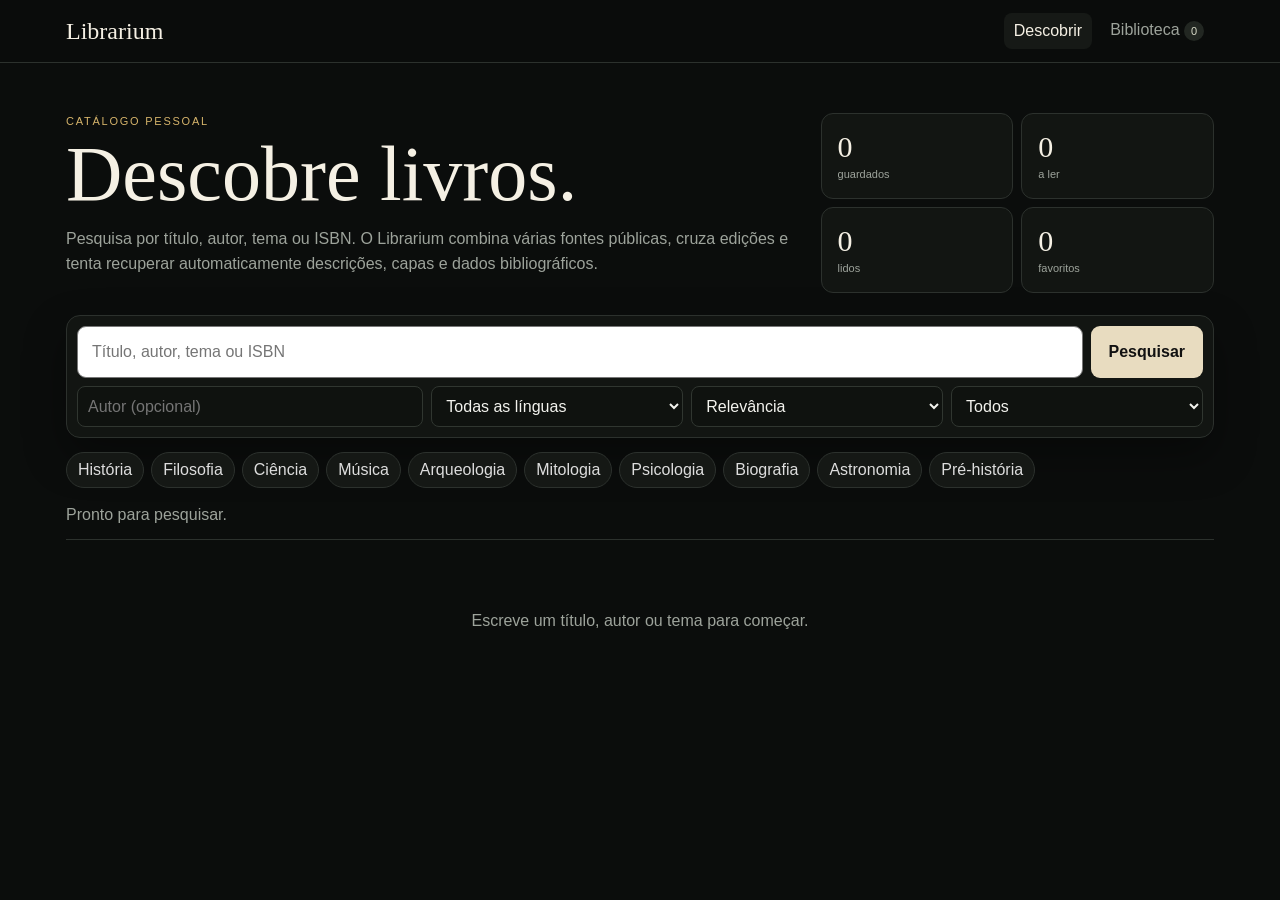
==== commit 36598749: "Publish stable Librarium v2 shell with fixed iPhone search input" ====
--- a/v2/index.html
+++ b/v2/index.html
@@ -1 +1,32 @@
-<!doctype html><html lang="pt-PT"><head><meta charset="utf-8"><meta name="viewport" content="width=device-width,initial-scale=1,viewport-fit=cover"><title>Librarium v2</title><style>body{margin:0;background:#0d0f0e;color:#f5f0e4;font-family:-apple-system,BlinkMacSystemFont,"Segoe UI",sans-serif}*{box-sizing:border-box}header{padding:15px 16px;border-bottom:1px solid #2d322e;font:24px Georgia,serif}.wrap{max-width:1050px;margin:auto;padding:32px 16px}h1{font:clamp(42px,8vw,70px)/.96 Georgia,serif;margin:10px 0}p{color:#9da198}.search{display:grid;grid-template-columns:1fr auto;gap:8px;margin:25px 0;padding:10px;border:1px solid #2d322e;border-radius:12px;background:#111411}.search input{width:100%;min-height:50px;background:#fff;color:#111;border:1px solid #777;border-radius:9px;padding:12px 14px;font-size:16px}.search button{min-height:50px;border:0;border-radius:9px;background:#e8dcc0;color:#111;padding:0 18px;font-weight:800}.status{color:#9da198;margin:18px 0}.grid{display:grid;grid-template-columns:repeat(4,1fr);gap:22px 14px}.book{cursor:pointer}.cover{aspect-ratio:2/3;background:#1a1d1b;border-radius:8px;overflow:hidden}.cover img{width:100%;height:100%;object-fit:cover}.fallback{height:100%;display:grid;place-items:center;padding:12px;text-align:center;color:#8d846d;font:18px Georgia,serif}.book h2{font:17px Georgia,serif;margin:8px 0 4px}.book small{color:#9da198}.overlay{position:fixed;inset:0;background:#000d;overflow:auto;padding:18px}.modal{max-width:780px;margin:auto;background:#151816;border:1px solid #2d322e;border-radius:14px;padding:26px;position:relative}.close{position:absolute;right:12px;top:12px;background:#222;color:#fff;border:1px solid #444;border-radius:50%;width:40px;height:40px}.desc{font:16px/1.65 Georgia,serif;color:#c5c9c1}.chips{display:flex;gap:7px;flex-wrap:wrap}.chip{background:#151816;color:#ddd;border:1px solid #2d322e;border-radius:99px;padding:8px 11px}@media(max-width:650px){.search{grid-template-columns:1fr}.grid{grid-template-columns:repeat(2,1fr)}.overlay{padding:0}.modal{min-height:100vh;border-radius:0}}</style></head><body><header>Librarium</header><main class="wrap"><h1>Descobre livros.</h1><p>Pesquisa por título, autor, tema ou ISBN.</p><form id="form" class="search"><input id="q" type="search" inputmode="search" enterkeyhint="search" autocomplete="off" placeholder="Escreve aqui"><button type="submit">Pesquisar</button></form><div class="chips" id="chips"></div><div class="status" id="status">Pronto.</div><section class="grid" id="grid"></section></main><div id="modal"></div><script>(function(){var books=[];function $(x){return document.getElementById(x)}function e(s){return String(s||'').replace(/[&<>\"]/g,function(c){return{'&':'&amp;','<':'&lt;','>':'&gt;','\"':'&quot;'}[c]})}function cover(v){var x=v.imageLinks||{};return String(x.thumbnail||x.smallThumbnail||'').replace('http:','https:')}function render(){if(!books.length){$('grid').innerHTML='';return}$('grid').innerHTML=books.map(function(b,i){var v=b.volumeInfo||{},c=cover(v);return'<article class="book" data-i="'+i+'"><div class="cover">'+(c?'<img src="'+e(c)+'">':'<div class="fallback">'+e(v.title||'Livro')+'</div>')+'</div><h2>'+e(v.title||'Sem título')+'</h2><small>'+e((v.authors||['Autor desconhecido']).join(', '))+'</small></article>'}).join('');Array.prototype.forEach.call(document.querySelectorAll('[data-i]'),function(x){x.onclick=function(){openBook(+x.getAttribute('data-i'))}})}async function search(){var q=$('q').value.trim();if(!q){$('status').textContent='Escreve algo para pesquisar.';return}$('status').textContent='A pesquisar…';try{var r=await fetch('https://www.googleapis.com/books/v1/volumes?q='+encodeURIComponent(q)+'&maxResults=40&printType=books');var j=await r.json();books=j.items||[];$('status').textContent=books.length+' resultados.';render()}catch(err){$('status').textContent='Erro ao pesquisar.'}}function openBook(i){var v=(books[i]||{}).volumeInfo||{},c=cover(v);$('modal').innerHTML='<div class="overlay" id="ov"><section class="modal"><button class="close" id="cl">×</button>'+(c?'<img src="'+e(c)+'" style="width:120px;border-radius:7px">':'')+'<h2>'+e(v.title||'Sem título')+'</h2><p>'+e((v.authors||[]).join(', '))+'</p><h3>Resumo / descrição</h3><div class="desc">'+e(v.description||'Sem descrição disponível para esta edição.')+'</div></section></div>';$('cl').onclick=function(){$('modal').innerHTML=''};$('ov').onclick=function(x){if(x.target.id==='ov')$('modal').innerHTML=''}}$('form').onsubmit=function(x){x.preventDefault();search()};var topics=['História','Filosofia','Ciência','Música','Arqueologia','Mitologia','Psicologia','Biografia'];$('chips').innerHTML=topics.map(function(t){return'<button type="button" class="chip" data-t="'+t+'">'+t+'</button>'}).join('');Array.prototype.forEach.call(document.querySelectorAll('[data-t]'),function(x){x.onclick=function(){$('q').value=x.getAttribute('data-t');search()}})})();</script></body></html>+<!doctype html>
+<html lang="pt-PT">
+<head>
+<meta charset="utf-8">
+<meta name="viewport" content="width=device-width,initial-scale=1,viewport-fit=cover">
+<meta name="theme-color" content="#0b0d0c">
+<title>Librarium</title>
+<link rel="stylesheet" href="styles.css?v=20260822a">
+</head>
+<body>
+<header class="top"><div class="topin"><div class="brand">Librarium</div><button class="nav active" id="navDiscover" type="button">Descobrir</button><button class="nav" id="navLibrary" type="button">Biblioteca <span class="badge" id="libraryCount">0</span></button></div></header>
+<main class="wrap">
+<section id="discoverView">
+  <section class="hero"><div><div class="eyebrow">CATÁLOGO PESSOAL</div><h1>Descobre livros.</h1><p class="lead">Pesquisa por título, autor, tema ou ISBN. O Librarium combina várias fontes públicas, cruza edições e tenta recuperar automaticamente descrições, capas e dados bibliográficos.</p></div><aside class="stats"><div class="stat"><b id="statTotal">0</b><span>guardados</span></div><div class="stat"><b id="statReading">0</b><span>a ler</span></div><div class="stat"><b id="statRead">0</b><span>lidos</span></div><div class="stat"><b id="statFav">0</b><span>favoritos</span></div></aside></section>
+  <section class="searchbox">
+    <form id="searchForm" class="searchrow" autocomplete="off"><input id="q" type="search" inputmode="search" enterkeyhint="search" autocomplete="off" autocorrect="off" spellcheck="false" placeholder="Título, autor, tema ou ISBN"><button id="searchButton" class="primary" type="submit">Pesquisar</button></form>
+    <div class="filters"><input id="author" class="field" type="text" placeholder="Autor (opcional)"><select id="lang" class="field"><option value="">Todas as línguas</option><option value="pt">Português</option><option value="en">Inglês</option><option value="es">Espanhol</option><option value="fr">Francês</option></select><select id="sort" class="field"><option value="relevance">Relevância</option><option value="quality">Mais completos</option><option value="newest">Mais recentes</option><option value="rating">Melhor avaliação</option></select><select id="quality" class="field"><option value="all">Todos</option><option value="cover">Com capa</option><option value="description">Com descrição</option></select></div>
+  </section>
+  <div class="chips" id="topicChips"></div>
+  <div class="status" id="status">Pronto para pesquisar.</div>
+  <section class="grid" id="results"><div class="empty">Escreve um título, autor ou tema para começar.</div></section>
+</section>
+<section id="libraryView" class="hidden">
+  <div class="libhead"><div><div class="eyebrow">BIBLIOTECA</div><h2 class="paneltitle">A minha biblioteca</h2><p class="lead">Estados de leitura, progresso, avaliação e notas pessoais ficam guardados neste aparelho.</p></div></div>
+  <div class="libtools"><select id="libraryFilter" class="field"><option value="all">Todos os estados</option><option>Quero ler</option><option>A ler</option><option>Li</option><option>Tenho</option><option>Favorito</option></select><select id="librarySort" class="field"><option value="recent">Mais recentes</option><option value="title">Título</option><option value="rating">Minha avaliação</option><option value="progress">Progresso</option></select><button id="exportLibrary" class="secondary" type="button">Exportar</button><button id="importLibrary" class="secondary" type="button">Importar</button><input id="importFile" class="hidden" type="file" accept="application/json"></div>
+  <section id="libraryGrid" class="libgrid"></section>
+</section>
+</main>
+<div id="modalRoot"></div>
+<script src="app.js?v=20260822a" defer></script>
+</body>
+</html>
--- a/v2/styles.css
+++ b/v2/styles.css
@@ -0,0 +1,11 @@
+:root{--bg:#0b0d0c;--panel:#121512;--panel2:#171a17;--line:#2c312d;--ink:#f5f0e4;--mut:#9da39b;--gold:#d6b46b;--good:#9bc7a4;--danger:#d79b9b;--shadow:0 18px 42px rgba(0,0,0,.35)}
+*{box-sizing:border-box}html{background:var(--bg)}body{margin:0;background:var(--bg);color:var(--ink);font-family:-apple-system,BlinkMacSystemFont,"Segoe UI",sans-serif}button,input,select,textarea{font:inherit}button{cursor:pointer}.hidden{display:none!important}
+.top{position:sticky;top:0;z-index:20;background:rgba(11,13,12,.94);backdrop-filter:blur(16px);border-bottom:1px solid var(--line)}.topin{max-width:1180px;margin:auto;padding:12px 16px;display:flex;align-items:center;gap:8px}.brand{font:24px Georgia,serif;margin-right:auto}.nav{border:0;background:transparent;color:var(--mut);padding:9px 10px;border-radius:8px}.nav.active{color:var(--ink);background:#161916}.badge{display:inline-grid;place-items:center;min-width:20px;height:20px;padding:0 6px;border-radius:99px;background:#222722;color:#d7dac7;font-size:11px}
+.wrap{max-width:1180px;margin:auto;padding:34px 16px 90px}.hero{display:grid;grid-template-columns:1.3fr .7fr;gap:24px;align-items:end;padding:16px 0 22px}.eyebrow{font-size:11px;letter-spacing:.16em;color:var(--gold)}h1{font:clamp(44px,8vw,78px)/.94 Georgia,serif;margin:10px 0 14px}.lead{color:var(--mut);line-height:1.6;max-width:760px}.stats{display:grid;grid-template-columns:repeat(2,1fr);gap:8px}.stat{border:1px solid var(--line);background:var(--panel);border-radius:12px;padding:16px}.stat b{display:block;font:30px Georgia,serif}.stat span{color:var(--mut);font-size:11px}
+.searchbox{border:1px solid var(--line);background:var(--panel);border-radius:14px;padding:10px;box-shadow:var(--shadow)}.searchrow{display:grid;grid-template-columns:minmax(0,1fr) auto;gap:8px}.searchrow input{width:100%;min-height:52px;background:#fff;color:#111;border:1px solid #777;border-radius:9px;padding:12px 14px;font-size:16px;outline:none}.searchrow input:focus{box-shadow:0 0 0 3px rgba(214,180,107,.28);border-color:#a98a4b}.primary{min-height:48px;border:0;border-radius:9px;background:#e8dcc0;color:#111;padding:0 18px;font-weight:800}.primary:disabled{opacity:.55;cursor:default}.filters{display:grid;grid-template-columns:1.1fr .8fr .8fr .8fr;gap:8px;margin-top:8px}.field{background:#0f120f;color:#f3f3ee;border:1px solid #303630;border-radius:8px;padding:10px;min-width:0}.chips{display:flex;gap:7px;flex-wrap:wrap;margin:14px 0}.chip{background:#151815;color:#ddd;border:1px solid var(--line);border-radius:99px;padding:8px 11px}.chip:active{transform:translateY(1px)}
+.status{color:var(--mut);margin:18px 0 14px;border-bottom:1px solid var(--line);padding-bottom:12px;min-height:34px}.status strong{color:var(--ink)}.status .warn{color:#d9b57b}.status .good{color:var(--good)}
+.grid{display:grid;grid-template-columns:repeat(5,minmax(0,1fr));gap:26px 15px}.book{min-width:0;cursor:pointer}.cover{aspect-ratio:2/3;background:#1a1e1a;border-radius:9px;overflow:hidden;position:relative;box-shadow:0 12px 28px rgba(0,0,0,.3)}.cover img{width:100%;height:100%;object-fit:cover;display:block}.fallback{height:100%;display:grid;place-items:center;padding:14px;text-align:center;font:18px/1.2 Georgia,serif;color:#8d846d;background:linear-gradient(145deg,#1a1e1a,#111411)}.quick{position:absolute;top:7px;right:7px;width:34px;height:34px;border-radius:50%;border:1px solid rgba(255,255,255,.22);background:rgba(10,12,10,.88);color:#fff;font-size:20px;line-height:1}.quick.on{background:#e8dcc0;color:#111}.book h2{font:17px/1.16 Georgia,serif;margin:9px 0 4px}.book .author{font-size:12px;color:var(--mut);white-space:nowrap;overflow:hidden;text-overflow:ellipsis}.meta{display:flex;justify-content:space-between;gap:8px;margin-top:7px;font-size:11px;color:var(--mut)}.snippet{font-size:12px;line-height:1.42;color:#adb2aa;margin-top:7px;display:-webkit-box;-webkit-line-clamp:3;-webkit-box-orient:vertical;overflow:hidden}.src{font-size:10px;color:#b99a5d;margin-top:6px}.empty{grid-column:1/-1;padding:58px 0;text-align:center;color:var(--mut)}
+.libhead{display:flex;align-items:end;gap:16px;justify-content:space-between}.paneltitle{font:42px Georgia,serif;margin:8px 0}.libtools{display:grid;grid-template-columns:1fr 1fr auto auto;gap:8px;margin:18px 0}.secondary{border:1px solid #383e39;background:#171b18;color:#eee;border-radius:8px;padding:10px 12px}.secondary.danger{color:#e6b3b3}.libgrid{display:grid;grid-template-columns:repeat(2,minmax(0,1fr));gap:10px}.libcard{display:grid;grid-template-columns:88px minmax(0,1fr);gap:12px;border:1px solid var(--line);background:var(--panel);border-radius:11px;padding:10px}.libcard img,.libcard .fallback{width:88px;height:132px;object-fit:cover;border-radius:7px}.libcard h3{font:18px Georgia,serif;margin:3px 0}.libcard p{margin:0 0 8px;color:var(--mut);font-size:12px}.librow{display:flex;gap:7px;flex-wrap:wrap;margin-top:7px}.libcard select,.libcard textarea,.libcard input[type=number]{background:#0e110f;color:#fff;border:1px solid #303630;border-radius:7px;padding:8px}.libcard textarea{width:100%;min-height:68px;resize:vertical}.progressline{height:7px;background:#2a2f2a;border-radius:99px;overflow:hidden;margin:7px 0}.progressline span{display:block;height:100%;background:var(--gold)}
+.overlay{position:fixed;inset:0;background:rgba(0,0,0,.82);z-index:40;overflow:auto;padding:20px}.modal{max-width:980px;margin:auto;background:var(--panel2);border:1px solid var(--line);border-radius:15px;overflow:hidden;position:relative;box-shadow:var(--shadow)}.close{position:absolute;right:12px;top:12px;width:42px;height:42px;border-radius:50%;background:#151915;color:white;border:1px solid #394039;font-size:24px;z-index:3}.mh{display:grid;grid-template-columns:170px minmax(0,1fr);gap:26px;padding:44px;background:#151815}.mh img,.mh .fallback{width:170px;height:255px;object-fit:cover;border-radius:8px}.mh h2{font:40px/1 Georgia,serif;margin:8px 0}.mh .by{color:var(--mut);margin:0}.facts{display:flex;gap:7px;flex-wrap:wrap;margin-top:15px}.facts span{font-size:11px;border:1px solid #363c36;border-radius:99px;padding:7px 9px;color:#ddd}.modalactions{display:flex;gap:8px;flex-wrap:wrap;margin-top:16px}.modalbody{padding:30px 42px 40px}.tabs{display:flex;gap:5px;flex-wrap:wrap;border-bottom:1px solid var(--line);padding-bottom:10px;margin-bottom:18px}.tab{background:none;border:0;color:var(--mut);padding:8px}.tab.active{color:var(--ink);border-bottom:2px solid var(--gold)}.desc{font:16px/1.72 Georgia,serif;color:#c8ccc5;white-space:pre-wrap}.loading{color:var(--mut);font-style:italic}.sourceNote{font-size:11px;color:var(--mut);margin-top:12px}.dataGrid{display:grid;grid-template-columns:repeat(2,minmax(0,1fr));gap:8px}.dataItem{border:1px solid var(--line);border-radius:9px;padding:11px}.dataItem b{display:block;font-size:11px;color:var(--mut);margin-bottom:3px;font-weight:500}.subjects{display:flex;gap:7px;flex-wrap:wrap}.subject{border:1px solid var(--line);background:#111411;border-radius:99px;padding:7px 9px;font-size:12px}.edition{border:1px solid var(--line);border-radius:9px;padding:11px;margin:8px 0}.edition b{font:17px Georgia,serif}.edition small{display:block;color:var(--mut);margin-top:3px}.links a{display:block;color:#eadfca;padding:10px 0;border-bottom:1px solid var(--line);text-decoration:none}.notearea{width:100%;min-height:150px;background:#0e110f;color:#fff;border:1px solid #303630;border-radius:9px;padding:11px;resize:vertical}
+@media(max-width:900px){.grid{grid-template-columns:repeat(4,1fr)}.hero{grid-template-columns:1fr}.stats{grid-template-columns:repeat(4,1fr)}.libgrid{grid-template-columns:1fr}}
+@media(max-width:680px){.topin{padding:10px 12px}.nav{font-size:13px;padding:7px}.wrap{padding:22px 12px 80px}.searchrow{grid-template-columns:1fr}.filters{grid-template-columns:1fr 1fr}.grid{grid-template-columns:repeat(2,1fr);gap:22px 12px}.stats{grid-template-columns:repeat(2,1fr)}.libtools{grid-template-columns:1fr}.overlay{padding:0}.modal{min-height:100vh;border-radius:0}.mh{grid-template-columns:108px minmax(0,1fr);padding:58px 15px 24px;gap:14px}.mh img,.mh .fallback{width:108px;height:162px}.mh h2{font-size:28px}.modalbody{padding:22px 16px 36px}.dataGrid{grid-template-columns:1fr}.libcard{grid-template-columns:76px minmax(0,1fr)}.libcard img,.libcard .fallback{width:76px;height:114px}}
